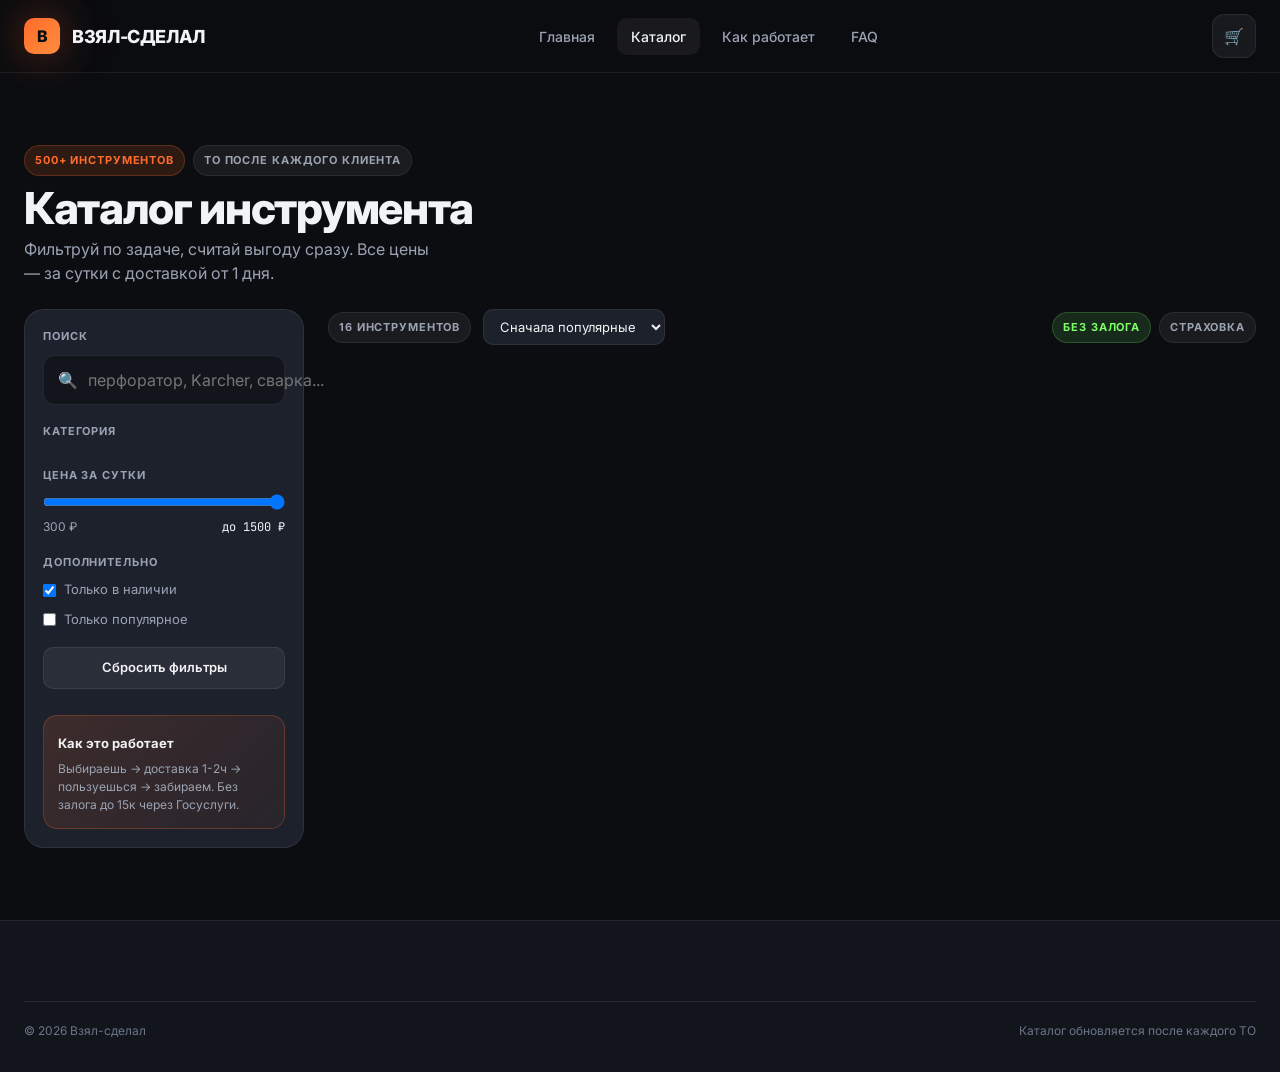
==== catalog.html @ 2c8e2147 "feat: Взял-сделал — dark tech landing + catalog + tool + order - index: hero 'за 2 часа без залога'," ====
<!doctype html>
<html lang="ru">
<head>
<meta charset="utf-8">
<meta name="viewport" content="width=device-width,initial-scale=1">
<title>Каталог — Взял-сделал</title>
<link rel="stylesheet" href="css/style.css">
</head>
<body>
<header class="header">
  <div class="container header__inner">
    <a href="index.html" class="logo"><span class="logo__mark">В</span> ВЗЯЛ-СДЕЛАЛ</a>
    <nav class="nav">
      <a href="index.html">Главная</a>
      <a href="catalog.html" class="active">Каталог</a>
      <a href="index.html#how">Как работает</a>
      <a href="index.html#faq">FAQ</a>
    </nav>
    <div class="header__actions">
      <a href="order.html" class="cart-btn">🛒<span data-cart-count style="display:none">0</span></a>
      <button class="burger"><span></span></button>
    </div>
  </div>
</header>
<div class="mobile-menu">
  <a href="index.html">Главная</a>
  <a href="catalog.html">Каталог</a>
  <a href="order.html">Корзина</a>
</div>

<section class="section" style="padding-bottom:24px">
  <div class="container">
    <div class="section__head" style="margin-bottom:24px">
      <div>
        <div style="display:flex;gap:8px;margin-bottom:12px"><span class="badge badge--accent">500+ инструментов</span><span class="badge">ТО после каждого клиента</span></div>
        <h2>Каталог инструмента</h2>
        <p style="margin-top:8px">Фильтруй по задаче, считай выгоду сразу. Все цены — за сутки с доставкой от 1 дня.</p>
      </div>
    </div>

    <div class="catalog-layout">
      <aside class="filters">
        <div class="filter__group">
          <div class="filter__label">Поиск</div>
          <label class="search">🔍 <input id="q" placeholder="перфоратор, Karcher, сварка..."></label>
        </div>
        <div class="filter__group">
          <div class="filter__label">Категория</div>
          <div class="chips" id="cat-chips"></div>
        </div>
        <div class="filter__group">
          <div class="filter__label">Цена за сутки</div>
          <div class="range">
            <input type="range" id="price-range" min="300" max="1500" value="1500" step="50">
            <div style="display:flex;justify-content:space-between;font-size:12px;color:#9BA3B3"><span>300 ₽</span><span id="price-val" class="mono" style="color:#F2F3F5">до 1500 ₽</span></div>
          </div>
        </div>
        <div class="filter__group">
          <div class="filter__label">Дополнительно</div>
          <label style="display:flex;gap:8px;align-items:center;font-size:13px;color:#9BA3B3"><input type="checkbox" id="only-stock" checked> Только в наличии</label>
          <label style="display:flex;gap:8px;align-items:center;font-size:13px;color:#9BA3B3"><input type="checkbox" id="only-popular"> Только популярное</label>
        </div>
        <button class="btn btn--ghost btn--sm" id="reset">Сбросить фильтры</button>

        <div style="margin-top:8px;padding:14px;border-radius:14px;background:linear-gradient(135deg,rgba(255,107,43,.15),rgba(255,107,43,.05));border:1px solid rgba(255,107,43,.25)">
          <b style="font-size:13px">Как это работает</b>
          <p style="font-size:12px;color:#9BA3B3;margin-top:6px;line-height:1.5">Выбираешь → доставка 1-2ч → пользуешься → забираем. Без залога до 15к через Госуслуги.</p>
        </div>
      </aside>

      <div>
        <div class="toolbar">
          <div class="toolbar__left">
            <span id="count" class="badge">16 инструментов</span>
            <select id="sort" style="padding:8px 12px;border-radius:10px;background:var(--card);border:1px solid var(--border);color:var(--text);font-size:13px">
              <option value="popular">Сначала популярные</option>
              <option value="price-asc">Дешевле</option>
              <option value="price-desc">Дороже</option>
              <option value="economy">Больше экономия</option>
            </select>
          </div>
          <div style="display:flex;gap:8px;align-items:center"><span class="badge badge--green">Без залога</span><span class="badge">Страховка</span></div>
        </div>
        <div class="tools" id="grid"></div>
        <div id="empty" class="empty" style="display:none"><b>Ничего не нашли</b><p>Попробуй поменять фильтры или сбросить поиск</p></div>
      </div>
    </div>
  </div>
</section>

<footer class="footer">
  <div class="container">
    <div class="footer__bottom"><span>© 2026 Взял-сделал</span><span>Каталог обновляется после каждого ТО</span></div>
  </div>
</footer>

<script src="js/data.js"></script>
<script src="js/common.js"></script>
<script>
const $ = s=>document.querySelector(s);
const grid=$('#grid'), q=$('#q'), catChips=$('#cat-chips'), priceRange=$('#price-range'), priceVal=$('#price-val'), onlyStock=$('#only-stock'), onlyPopular=$('#only-popular'), sortSel=$('#sort'), countEl=$('#count'), emptyEl=$('#empty');

let activeCat='Все';
function renderCatChips(){
  catChips.innerHTML = CATS.map(c=>`<button class="chip ${c===activeCat?'active':''}" data-cat="${c}">${c}</button>`).join('');
  catChips.querySelectorAll('.chip').forEach(b=>b.addEventListener('click',()=>{
    activeCat=b.dataset.cat;
    renderCatChips();
    render();
  }));
}
renderCatChips();

function getFiltered(){
  let list=[...TOOLS];
  const term=q.value.trim().toLowerCase();
  if(term) list=list.filter(t=>(t.name+' '+t.cat+' '+t.brand+' '+t.desc).toLowerCase().includes(term));
  if(activeCat!=='Все') list=list.filter(t=>t.cat===activeCat);
  list=list.filter(t=>t.priceDay <= +priceRange.value);
  if(onlyStock.checked) list=list.filter(t=>t.stock);
  if(onlyPopular.checked) list=list.filter(t=>t.popular);
  const sort=sortSel.value;
  if(sort==='price-asc') list.sort((a,b)=>a.priceDay-b.priceDay);
  if(sort==='price-desc') list.sort((a,b)=>b.priceDay-a.priceDay);
  if(sort==='economy') list.sort((a,b)=>(b.buyPrice-b.priceDay)-(a.buyPrice-a.priceDay));
  if(sort==='popular') list.sort((a,b)=> (b.popular?1:0)-(a.popular?1:0));
  return list;
}

function render(){
  const list=getFiltered();
  countEl.textContent=`${list.length} инструментов`;
  priceVal.textContent=`до ${priceRange.value} ₽`;
  if(!list.length){ grid.innerHTML=''; emptyEl.style.display='block'; return; }
  emptyEl.style.display='none';
  grid.innerHTML=list.map(t=>`
    <div class="tool-card">
      <a href="tool.html?id=${t.id}" class="tool-card__img"><b>${t.icon}</b><div class="tool-card__badges"><span class="badge badge--green">Без залога</span>${t.popular?'<span class="badge badge--accent">Хит</span>':''}${t.stock?'':'<span class="badge">Под заказ</span>'}</div></a>
      <div class="tool-card__body">
        <div class="tool-card__meta"><span>${t.cat}</span><dot></dot><span>${t.brand}</span><dot></dot><span class="mono">${t.priceDay} ₽/сут</span></div>
        <a href="tool.html?id=${t.id}" class="tool-card__title">${t.name}</a>
        <div style="font-size:12px;color:#9BA3B3;line-height:1.4">${t.desc.slice(0,72)}…</div>
        <div class="tool-card__foot">
          <div class="price"><b class="mono">${t.priceDay.toLocaleString('ru-RU')} ₽</b><small>экономия ${(t.buyPrice-t.priceDay).toLocaleString('ru-RU')} ₽ vs покупка</small></div>
          <button class="btn btn--primary btn--sm" onclick="addToCart('${t.id}',1)">В корзину</button>
        </div>
      </div>
    </div>
  `).join('');
}

[q,priceRange,onlyStock,onlyPopular,sortSel].forEach(el=>el.addEventListener('input',render));
$('#reset').addEventListener('click',()=>{
  q.value=''; activeCat='Все'; priceRange.value=1500; onlyStock.checked=true; onlyPopular.checked=false; sortSel.value='popular';
  renderCatChips(); render();
});
render();
</script>
</body>
</html>
---- css/style.css ----
/* ВЗЯЛ-СДЕЛАЛ — Dark Tech UI */
@import url('https://fonts.googleapis.com/css2?family=Inter:wght@400;500;600;700;800&family=JetBrains+Mono:wght@500&display=swap');

:root{
  --bg:#0B0D10;
  --bg2:#12151B;
  --bg3:#181C24;
  --card:#1C212C;
  --card2:#232A38;
  --card-hover:#2A3243;
  --border:rgba(255,255,255,.08);
  --border2:rgba(255,255,255,.14);
  --text:#F2F3F5;
  --dim:#9BA3B3;
  --dim2:#6B7588;
  --accent:#FF6B2B;
  --accent2:#FF8E3C;
  --accent-glow:0 0 40px rgba(255,107,43,.35), 0 0 80px rgba(255,107,43,.15);
  --green:#7DFF68;
  --green-bg:rgba(125,255,104,.12);
  --radius:20px;
  --radius-sm:12px;
  --radius-lg:28px;
  --shadow:0 20px 60px rgba(0,0,0,.5);
  --max:1280px;
}

*{margin:0;padding:0;box-sizing:border-box}
html{scroll-behavior:smooth}
body{
  font-family:'Inter',system-ui,-apple-system,sans-serif;
  background:var(--bg);
  color:var(--text);
  line-height:1.5;
  overflow-x:hidden;
  -webkit-font-smoothing:antialiased;
}
a{color:inherit;text-decoration:none}
img{display:block;max-width:100%}
button,input,select,textarea{font:inherit}
button{cursor:pointer;border:0;background:none}

/* Scrollbar */
::-webkit-scrollbar{width:8px;height:8px}
::-webkit-scrollbar-thumb{background:#2A3243;border-radius:99px}
::-webkit-scrollbar-track{background:transparent}

/* Utilities */
.container{max-width:var(--max);margin:0 auto;padding:0 24px}
@media(max-width:640px){.container{padding:0 16px}}
.mono{font-family:'JetBrains Mono',monospace}
.badge{
  display:inline-flex;align-items:center;gap:6px;
  font-size:11px;letter-spacing:.08em;text-transform:uppercase;font-weight:700;
  padding:6px 10px;border-radius:99px;
  background:rgba(255,255,255,.06);border:1px solid var(--border);
  color:var(--dim);
}
.badge--accent{background:rgba(255,107,43,.14);border-color:rgba(255,107,43,.25);color:var(--accent)}
.badge--green{background:var(--green-bg);border-color:rgba(125,255,104,.2);color:var(--green)}
.btn{
  display:inline-flex;align-items:center;justify-content:center;gap:10px;
  padding:14px 22px;border-radius:14px;font-weight:600;font-size:15px;
  transition:.2s;white-space:nowrap;
}
.btn--primary{
  background:linear-gradient(135deg,var(--accent),var(--accent2));
  color:#0B0D10;box-shadow:var(--accent-glow);
}
.btn--primary:hover{transform:translateY(-1px);filter:brightness(1.08)}
.btn--ghost{
  background:rgba(255,255,255,.06);border:1px solid var(--border);
  color:var(--text);
}
.btn--ghost:hover{background:rgba(255,255,255,.1);border-color:var(--border2)}
.btn--lg{padding:18px 28px;font-size:16px;border-radius:16px}
.btn--sm{padding:10px 16px;font-size:13px;border-radius:10px}

/* Header */
.header{
  position:sticky;top:0;z-index:100;
  backdrop-filter:blur(24px) saturate(180%);
  background:rgba(11,13,16,.75);
  border-bottom:1px solid var(--border);
}
.header__inner{
  display:flex;align-items:center;justify-content:space-between;
  height:72px;gap:20px;
}
.logo{
  display:flex;align-items:center;gap:12px;font-weight:800;font-size:18px;letter-spacing:-.02em;
}
.logo__mark{
  width:36px;height:36px;border-radius:10px;
  background:linear-gradient(135deg,var(--accent),var(--accent2));
  display:grid;place-items:center;color:#0B0D10;font-weight:800;font-size:16px;
  box-shadow:var(--accent-glow);
}
.nav{display:flex;align-items:center;gap:8px}
.nav a{
  padding:8px 14px;border-radius:10px;font-size:14px;font-weight:500;color:var(--dim);
  transition:.2s;
}
.nav a:hover,.nav a.active{background:rgba(255,255,255,.06);color:var(--text)}
.header__actions{display:flex;align-items:center;gap:10px}
.cart-btn{
  position:relative;width:44px;height:44px;border-radius:12px;
  background:rgba(255,255,255,.06);border:1px solid var(--border);
  display:grid;place-items:center;
}
.cart-btn span{
  position:absolute;top:-4px;right:-4px;min-width:18px;height:18px;
  padding:0 5px;border-radius:99px;background:var(--accent);color:#0B0D10;
  font-size:11px;font-weight:800;display:grid;place-items:center;
}
.burger{display:none;width:44px;height:44px;border-radius:12px;background:rgba(255,255,255,.06);border:1px solid var(--border);place-items:center}
.burger span{width:18px;height:2px;background:var(--text);display:block;position:relative}
.burger span:before,.burger span:after{content:"";position:absolute;left:0;width:18px;height:2px;background:var(--text);transition:.2s}
.burger span:before{top:-6px}.burger span:after{top:6px}
@media(max-width:900px){
  .nav{display:none}
  .burger{display:grid}
  .header__actions .btn--ghost{display:none}
}

/* Mobile menu */
.mobile-menu{
  position:fixed;inset:72px 0 0 0;z-index:99;background:var(--bg);
  padding:24px;display:none;flex-direction:column;gap:8px;
}
.mobile-menu.open{display:flex}
.mobile-menu a{padding:16px;border-radius:14px;background:var(--card);border:1px solid var(--border);font-weight:600}

/* Hero */
.hero{
  position:relative;overflow:hidden;
  padding:56px 0 32px;
}
.hero__grid{
  display:grid;grid-template-columns:1.15fr .85fr;gap:32px;align-items:center;
}
@media(max-width:900px){.hero__grid{grid-template-columns:1fr}}
.hero__eyebrow{display:flex;gap:8px;align-items:center;margin-bottom:20px;flex-wrap:wrap}
.hero h1{
  font-size:clamp(36px,6vw,72px);line-height:.92;letter-spacing:-.04em;font-weight:800;
}
.hero h1 span{
  background:linear-gradient(135deg,var(--accent),var(--accent2));
  -webkit-background-clip:text;-webkit-text-fill-color:transparent;
}
.hero__sub{
  margin-top:18px;font-size:clamp(16px,2vw,19px);color:var(--dim);max-width:560px;line-height:1.6;
}
.hero__cta{margin-top:28px;display:flex;gap:12px;flex-wrap:wrap}
.hero__stats{
  margin-top:36px;display:grid;grid-template-columns:repeat(3,1fr);gap:16px;
  padding-top:28px;border-top:1px solid var(--border);
}
.hero__stat b{font-size:28px;font-weight:800;letter-spacing:-.02em;display:block}
.hero__stat i{font-style:normal;color:var(--dim);font-size:13px}

.hero__visual{
  position:relative;aspect-ratio:4/3.4;border-radius:var(--radius-lg);
  background:radial-gradient(120% 120% at 30% 20%, rgba(255,107,43,.25), transparent 50%),
             radial-gradient(100% 100% at 80% 80%, rgba(125,255,104,.12), transparent 60%),
             linear-gradient(180deg,var(--card),var(--bg2));
  border:1px solid var(--border);overflow:hidden;
  display:grid;place-items:center;
}
.hero__phone{
  width:68%;aspect-ratio:9/19.5;background:#0B0D10;border-radius:32px;
  border:1px solid rgba(255,255,255,.12);box-shadow:var(--shadow), var(--accent-glow);
  padding:14px;display:flex;flex-direction:column;gap:12px;
  transform:rotate(-6deg);
}
.phone__notch{width:88px;height:22px;background:#000;border-radius:0 0 12px 12px;margin:0 auto}
.phone__card{border-radius:16px;background:var(--card);border:1px solid var(--border);padding:12px}
.phone__card .line{height:8px;background:rgba(255,255,255,.08);border-radius:99px;margin:8px 0}
.phone__card .line.w60{width:60%}.line.w40{width:40%}.line.w80{width:80%}
.phone__btn{height:40px;border-radius:12px;background:linear-gradient(135deg,var(--accent),var(--accent2))}

/* Sections */
.section{padding:72px 0}
.section--alt{background:var(--bg2);border-top:1px solid var(--border);border-bottom:1px solid var(--border)}
.section__head{display:flex;align-items:end;justify-content:space-between;gap:24px;margin-bottom:36px;flex-wrap:wrap}
.section__head h2{font-size:clamp(28px,4vw,44px);line-height:.95;letter-spacing:-.03em;font-weight:800}
.section__head p{color:var(--dim);max-width:420px;font-size:16px}

/* Steps */
.steps{display:grid;grid-template-columns:repeat(3,1fr);gap:16px}
@media(max-width:800px){.steps{grid-template-columns:1fr}}
.step{
  background:var(--card);border:1px solid var(--border);border-radius:var(--radius);
  padding:24px;position:relative;overflow:hidden;
}
.step__num{
  font-family:'JetBrains Mono',monospace;font-size:12px;color:var(--accent);
  background:rgba(255,107,43,.12);border:1px solid rgba(255,107,43,.2);
  padding:4px 8px;border-radius:99px;
}
.step h3{margin-top:18px;font-size:20px;letter-spacing:-.02em}
.step p{margin-top:8px;color:var(--dim);font-size:14px;line-height:1.6}
.step__icon{
  width:48px;height:48px;border-radius:14px;background:rgba(255,255,255,.06);
  display:grid;place-items:center;margin-top:18px;font-size:22px;
}

/* Features */
.features{display:grid;grid-template-columns:repeat(3,1fr);gap:16px}
@media(max-width:900px){.features{grid-template-columns:repeat(2,1fr)}}
@media(max-width:600px){.features{grid-template-columns:1fr}}
.feat{
  background:linear-gradient(180deg,rgba(255,255,255,.04),rgba(255,255,255,.01));
  border:1px solid var(--border);border-radius:var(--radius);padding:22px;
  transition:.2s;
}
.feat:hover{border-color:var(--border2);background:var(--card)}
.feat__top{display:flex;justify-content:space-between;align-items:center}
.feat__ic{width:40px;height:40px;border-radius:12px;background:var(--card2);border:1px solid var(--border);display:grid;place-items:center}
.feat h4{margin-top:16px;font-size:16px}
.feat p{margin-top:6px;color:var(--dim);font-size:13.5px;line-height:1.6}

/* Tool cards */
.tools{display:grid;grid-template-columns:repeat(3,1fr);gap:16px}
@media(max-width:1000px){.tools{grid-template-columns:repeat(2,1fr)}}
@media(max-width:600px){.tools{grid-template-columns:1fr}}
.tool-card{
  background:var(--card);border:1px solid var(--border);border-radius:var(--radius);
  overflow:hidden;transition:.25s;display:flex;flex-direction:column;
}
.tool-card:hover{transform:translateY(-3px);border-color:var(--border2);box-shadow:var(--shadow)}
.tool-card__img{
  aspect-ratio:4/2.8;background:radial-gradient(80% 80% at 50% 30%, rgba(255,107,43,.18), transparent 70%), var(--bg3);
  display:grid;place-items:center;position:relative;overflow:hidden;
}
.tool-card__img b{font-size:42px;filter:drop-shadow(0 10px 30px rgba(0,0,0,.5))}
.tool-card__badges{position:absolute;top:12px;left:12px;display:flex;gap:6px;flex-wrap:wrap}
.tool-card__body{padding:16px;display:flex;flex-direction:column;gap:12px;flex:1}
.tool-card__meta{display:flex;gap:6px;align-items:center;color:var(--dim);font-size:12px}
.tool-card__meta dot{width:3px;height:3px;background:var(--dim2);border-radius:50%}
.tool-card__title{font-size:16px;font-weight:650;line-height:1.25;letter-spacing:-.01em}
.tool-card__foot{margin-top:auto;display:flex;align-items:center;justify-content:space-between;gap:12px;padding-top:12px;border-top:1px solid var(--border)}
.price{display:flex;flex-direction:column}
.price b{font-size:18px;letter-spacing:-.02em}
.price s{font-size:12px;color:var(--dim2)}
.price small{font-size:11px;color:var(--dim)}

/* Compare */
.compare{
  display:grid;grid-template-columns:1fr 1fr;gap:16px;align-items:stretch;
}
@media(max-width:800px){.compare{grid-template-columns:1fr}}
.compare__card{
  border-radius:var(--radius);padding:24px;border:1px solid var(--border);
  background:var(--card);
}
.compare__card--accent{
  background:linear-gradient(135deg, rgba(255,107,43,.18), rgba(255,107,43,.06));
  border-color:rgba(255,107,43,.3);
}
.compare__card h4{font-size:18px}
.compare__list{margin-top:16px;display:flex;flex-direction:column;gap:10px}
.compare__row{display:flex;justify-content:space-between;gap:12px;padding:10px 12px;border-radius:12px;background:rgba(255,255,255,.04);border:1px solid var(--border)}
.compare__row b.mono{color:var(--text)}
.compare__save{
  margin-top:16px;padding:14px;border-radius:14px;background:var(--green-bg);
  border:1px solid rgba(125,255,104,.2);display:flex;justify-content:space-between;align-items:center;
}
.compare__save b{color:var(--green)}

/* Testimonials */
.testis{display:grid;grid-template-columns:repeat(3,1fr);gap:16px}
@media(max-width:900px){.testis{grid-template-columns:1fr}}
.testi{background:var(--card);border:1px solid var(--border);border-radius:var(--radius);padding:20px}
.testi__head{display:flex;gap:12px;align-items:center}
.testi__ava{width:40px;height:40px;border-radius:50%;background:var(--card2);display:grid;place-items:center;font-weight:700}
.testi__name{font-weight:600;font-size:14px}.testi__role{font-size:12px;color:var(--dim)}
.testi p{margin-top:14px;color:var(--dim);font-size:14px;line-height:1.6}

/* FAQ */
.faq{max-width:800px}
.faq__item{border-bottom:1px solid var(--border)}
.faq__q{
  width:100%;text-align:left;padding:20px 0;display:flex;justify-content:space-between;gap:16px;
  font-weight:600;font-size:16px;
}
.faq__q:after{content:"+";font-size:20px;color:var(--dim);transition:.2s}
.faq__item.open .faq__q:after{transform:rotate(45deg);color:var(--accent)}
.faq__a{max-height:0;overflow:hidden;transition:.3s;color:var(--dim);font-size:14px;line-height:1.6}
.faq__item.open .faq__a{max-height:300px;padding-bottom:20px}

/* Catalog page */
.catalog-layout{display:grid;grid-template-columns:280px 1fr;gap:24px;align-items:start}
@media(max-width:900px){.catalog-layout{grid-template-columns:1fr}}
.filters{
  position:sticky;top:88px;background:var(--card);border:1px solid var(--border);
  border-radius:var(--radius);padding:18px;display:flex;flex-direction:column;gap:18px;
}
.filter__label{font-size:11px;letter-spacing:.08em;text-transform:uppercase;color:var(--dim);font-weight:700}
.filter__group{display:flex;flex-direction:column;gap:10px}
.chips{display:flex;flex-wrap:wrap;gap:8px}
.chip{
  padding:8px 12px;border-radius:99px;background:rgba(255,255,255,.06);border:1px solid var(--border);
  font-size:13px;color:var(--dim);transition:.2s;
}
.chip.active{background:var(--text);color:var(--bg);border-color:var(--text)}
.search{
  display:flex;align-items:center;gap:10px;padding:12px 14px;border-radius:12px;
  background:var(--bg2);border:1px solid var(--border);
}
.search input{flex:1;background:transparent;border:0;outline:0;color:var(--text)}
.range{display:flex;flex-direction:column;gap:8px}
.range input{width:100%}
.toolbar{display:flex;gap:12px;align-items:center;justify-content:space-between;flex-wrap:wrap;margin-bottom:18px}
.toolbar__left{display:flex;gap:12px;align-items:center;flex-wrap:wrap}

/* Tool page */
.tool-layout{display:grid;grid-template-columns:1.1fr .9fr;gap:32px}
@media(max-width:900px){.tool-layout{grid-template-columns:1fr}}
.tool-gallery{
  background:var(--card);border:1px solid var(--border);border-radius:var(--radius-lg);
  padding:24px;aspect-ratio:4/3;display:grid;place-items:center;position:relative;overflow:hidden;
}
.tool-gallery b{font-size:96px}
.tool-info{display:flex;flex-direction:column;gap:20px}
.tool-info h1{font-size:clamp(28px,4vw,40px);line-height:.95;letter-spacing:-.03em}
.specs{display:grid;grid-template-columns:repeat(2,1fr);gap:10px}
.spec{padding:12px;border-radius:12px;background:rgba(255,255,255,.04);border:1px solid var(--border)}
.spec small{color:var(--dim);font-size:11px;text-transform:uppercase;letter-spacing:.06em}
.spec b{display:block;margin-top:4px;font-size:14px}
.tariffs{display:flex;flex-direction:column;gap:10px}
.tariff{
  display:flex;align-items:center;justify-content:space-between;gap:12px;
  padding:14px 16px;border-radius:14px;background:var(--card);border:1px solid var(--border);transition:.2s;cursor:pointer;
}
.tariff.active{border-color:var(--accent);background:rgba(255,107,43,.1)}
.tariff__price{font-weight:800;font-size:18px}
.calc{
  background:var(--card);border:1px solid var(--border);border-radius:var(--radius);padding:18px;
}
.calc__row{display:flex;justify-content:space-between;align-items:center;margin:8px 0;font-size:14px}
.calc__row.total{font-weight:800;font-size:18px;padding-top:12px;border-top:1px solid var(--border);margin-top:12px}
.calc input[type=range]{width:100%;margin:12px 0}

/* Order */
.order-layout{display:grid;grid-template-columns:1.1fr .9fr;gap:24px}
@media(max-width:900px){.order-layout{grid-template-columns:1fr}}
.form-card{background:var(--card);border:1px solid var(--border);border-radius:var(--radius);padding:20px}
.form-card h3{font-size:18px;margin-bottom:16px}
.field{display:flex;flex-direction:column;gap:6px;margin-bottom:14px}
.field label{font-size:12px;color:var(--dim);letter-spacing:.04em;text-transform:uppercase;font-weight:600}
.field input,.field select,.field textarea{
  padding:12px 14px;border-radius:12px;background:var(--bg2);border:1px solid var(--border);
  color:var(--text);outline:0;transition:.2s;
}
.field input:focus,.field select:focus,.field textarea:focus{border-color:var(--accent)}
.field--error input{border-color:#FF4D4D}
.field__err{font-size:12px;color:#FF7A7A;display:none}
.field--error .field__err{display:block}
.order-items{display:flex;flex-direction:column;gap:12px}
.order-item{display:flex;gap:12px;align-items:center;padding:12px;border-radius:12px;background:rgba(255,255,255,.04);border:1px solid var(--border)}
.order-item__img{width:56px;height:56px;border-radius:10px;background:var(--bg3);display:grid;place-items:center;font-size:24px}
.summary{position:sticky;top:88px}
.summary__row{display:flex;justify-content:space-between;gap:12px;margin:10px 0;font-size:14px;color:var(--dim)}
.summary__row b{color:var(--text)}
.summary__total{display:flex;justify-content:space-between;align-items:center;padding-top:14px;margin-top:14px;border-top:1px solid var(--border);font-weight:800;font-size:20px}

/* Modal */
.modal{position:fixed;inset:0;z-index:200;display:none;place-items:center;padding:20px;background:rgba(0,0,0,.6);backdrop-filter:blur(12px)}
.modal.open{display:grid}
.modal__box{
  width:min(520px,100%);background:var(--card);border:1px solid var(--border2);
  border-radius:var(--radius-lg);padding:28px;box-shadow:var(--shadow);text-align:center;
}
.modal__icon{width:64px;height:64px;border-radius:50%;background:var(--green-bg);border:1px solid rgba(125,255,104,.25);display:grid;place-items:center;margin:0 auto 16px;font-size:28px;color:var(--green)}

/* Footer */
.footer{padding:48px 0 32px;border-top:1px solid var(--border);background:var(--bg2);margin-top:48px}
.footer__grid{display:grid;grid-template-columns:1.5fr 1fr 1fr 1fr;gap:24px}
@media(max-width:800px){.footer__grid{grid-template-columns:1fr 1fr}}
@media(max-width:500px){.footer__grid{grid-template-columns:1fr}}
.footer h5{font-size:12px;letter-spacing:.08em;text-transform:uppercase;color:var(--dim);margin-bottom:14px}
.footer a{display:block;padding:6px 0;color:var(--dim);font-size:14px}
.footer a:hover{color:var(--text)}
.footer__bottom{margin-top:32px;padding-top:20px;border-top:1px solid var(--border);display:flex;justify-content:space-between;gap:12px;flex-wrap:wrap;color:var(--dim2);font-size:12px}

/* Empty */
.empty{padding:60px 20px;text-align:center;border:1px dashed var(--border);border-radius:var(--radius);background:rgba(255,255,255,.02)}
.empty b{display:block;font-size:18px;margin-bottom:8px}
.empty p{color:var(--dim)}
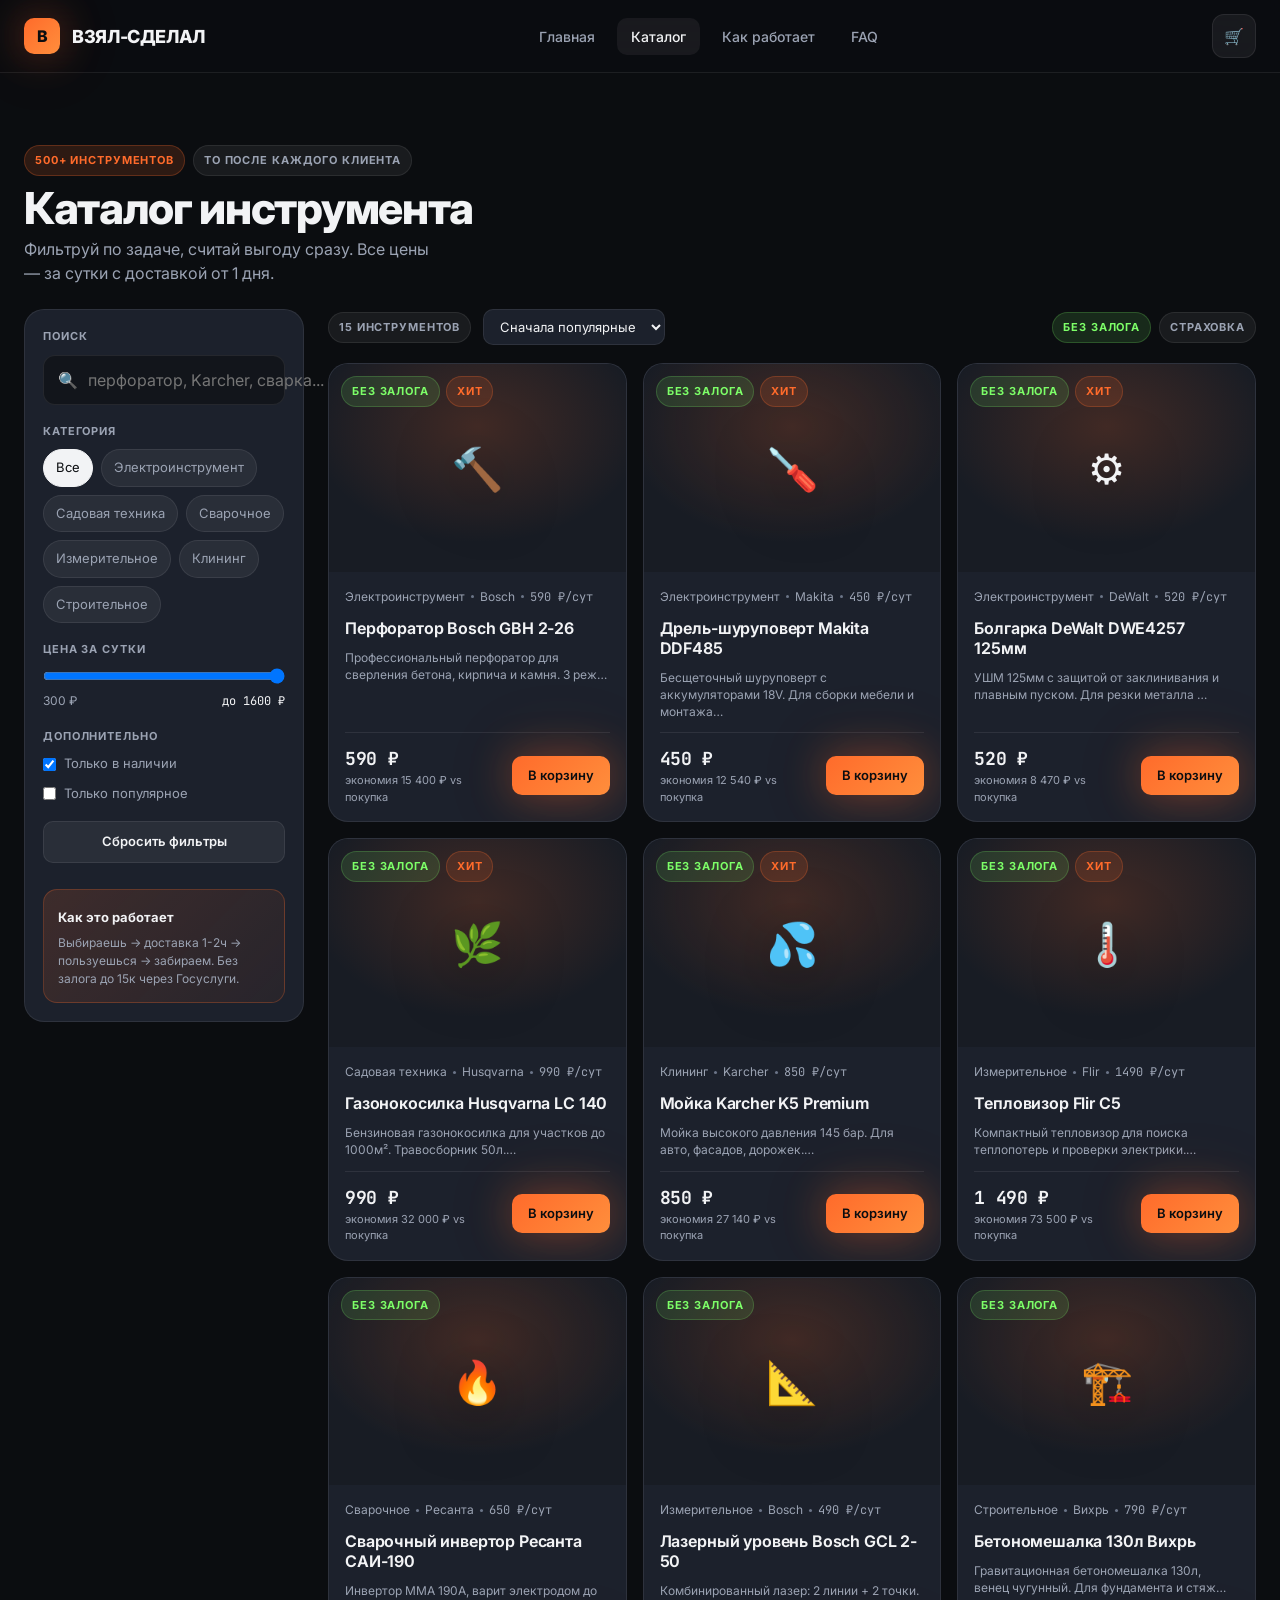
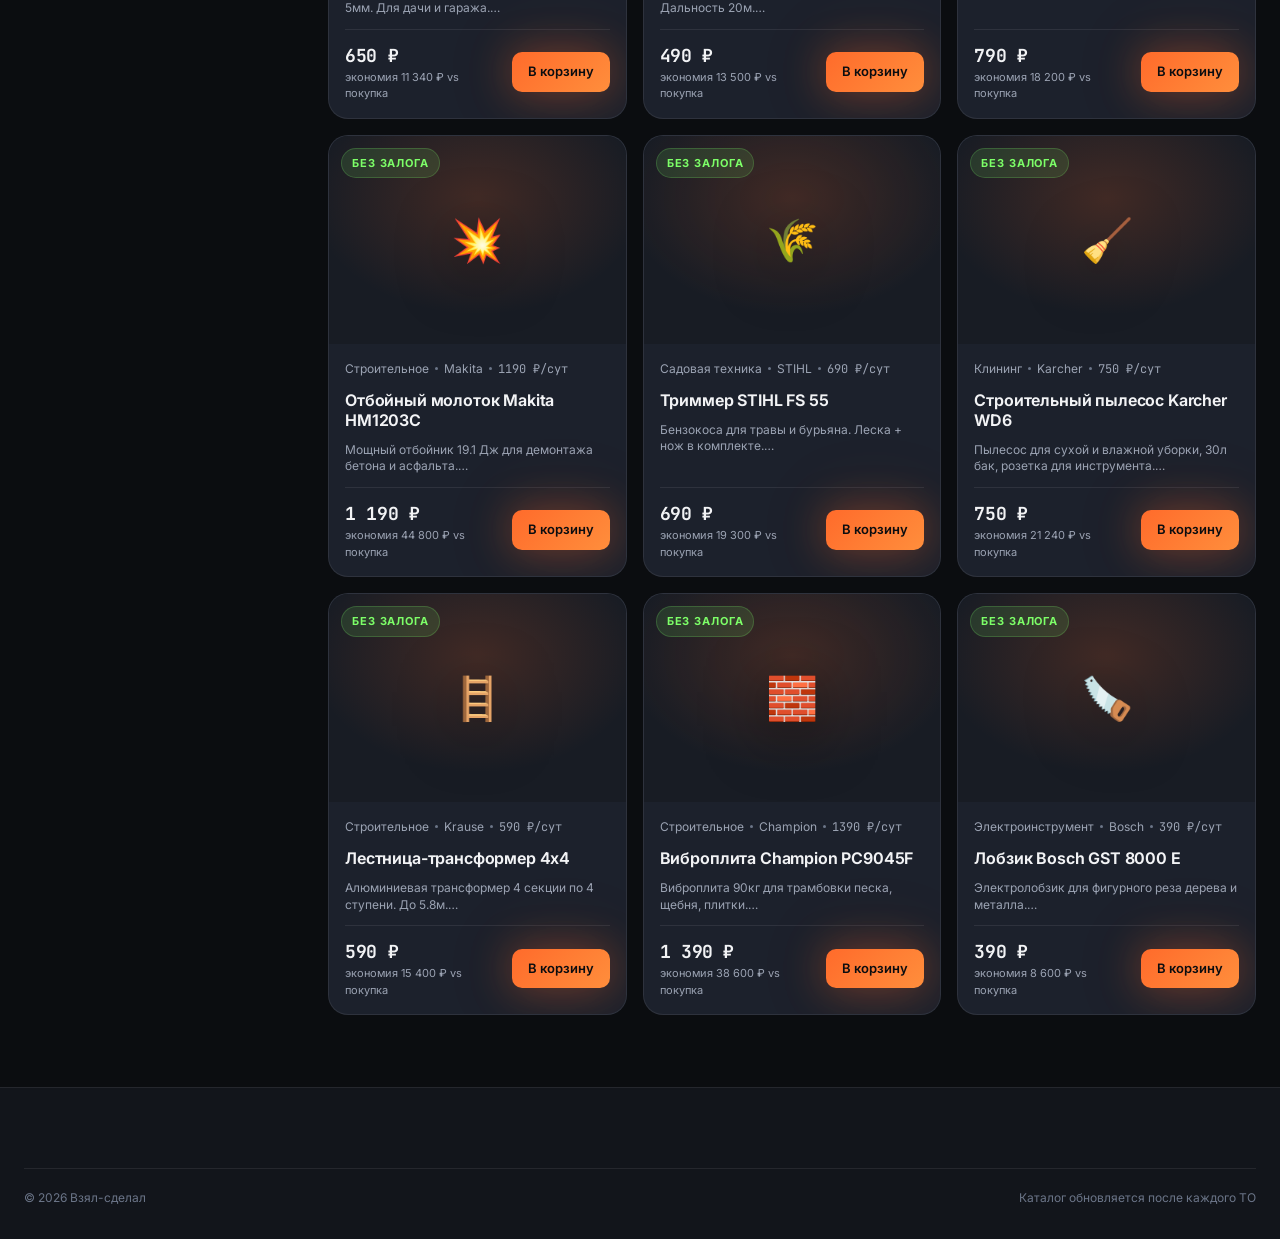
==== commit 737efdb7: "fix: исправлен синтаксис data.js (Wi-Fi ключ) — каталог теперь рендерится - Ключ Wi-Fi был без кавыч" ====
--- a/catalog.html
+++ b/catalog.html
@@ -51,8 +51,8 @@
         <div class="filter__group">
           <div class="filter__label">Цена за сутки</div>
           <div class="range">
-            <input type="range" id="price-range" min="300" max="1500" value="1500" step="50">
-            <div style="display:flex;justify-content:space-between;font-size:12px;color:#9BA3B3"><span>300 ₽</span><span id="price-val" class="mono" style="color:#F2F3F5">до 1500 ₽</span></div>
+            <input type="range" id="price-range" min="300" max="1600" value="1600" step="50">
+            <div style="display:flex;justify-content:space-between;font-size:12px;color:#9BA3B3"><span>300 ₽</span><span id="price-val" class="mono" style="color:#F2F3F5">до 1600 ₽</span></div>
           </div>
         </div>
         <div class="filter__group">
@@ -151,10 +151,16 @@
 
 [q,priceRange,onlyStock,onlyPopular,sortSel].forEach(el=>el.addEventListener('input',render));
 $('#reset').addEventListener('click',()=>{
-  q.value=''; activeCat='Все'; priceRange.value=1500; onlyStock.checked=true; onlyPopular.checked=false; sortSel.value='popular';
+  q.value=''; activeCat='Все'; priceRange.value=1600; onlyStock.checked=true; onlyPopular.checked=false; sortSel.value='popular';
   renderCatChips(); render();
 });
-render();
+try{
+  if(typeof TOOLS==='undefined') throw new Error('TOOLS not loaded');
+  render();
+}catch(e){
+  console.error(e);
+  grid.innerHTML=`<div class="empty"><b>Ошибка загрузки каталога</b><p>${e.message}. Обновите страницу.</p></div>`;
+}
 </script>
 </body>
 </html>
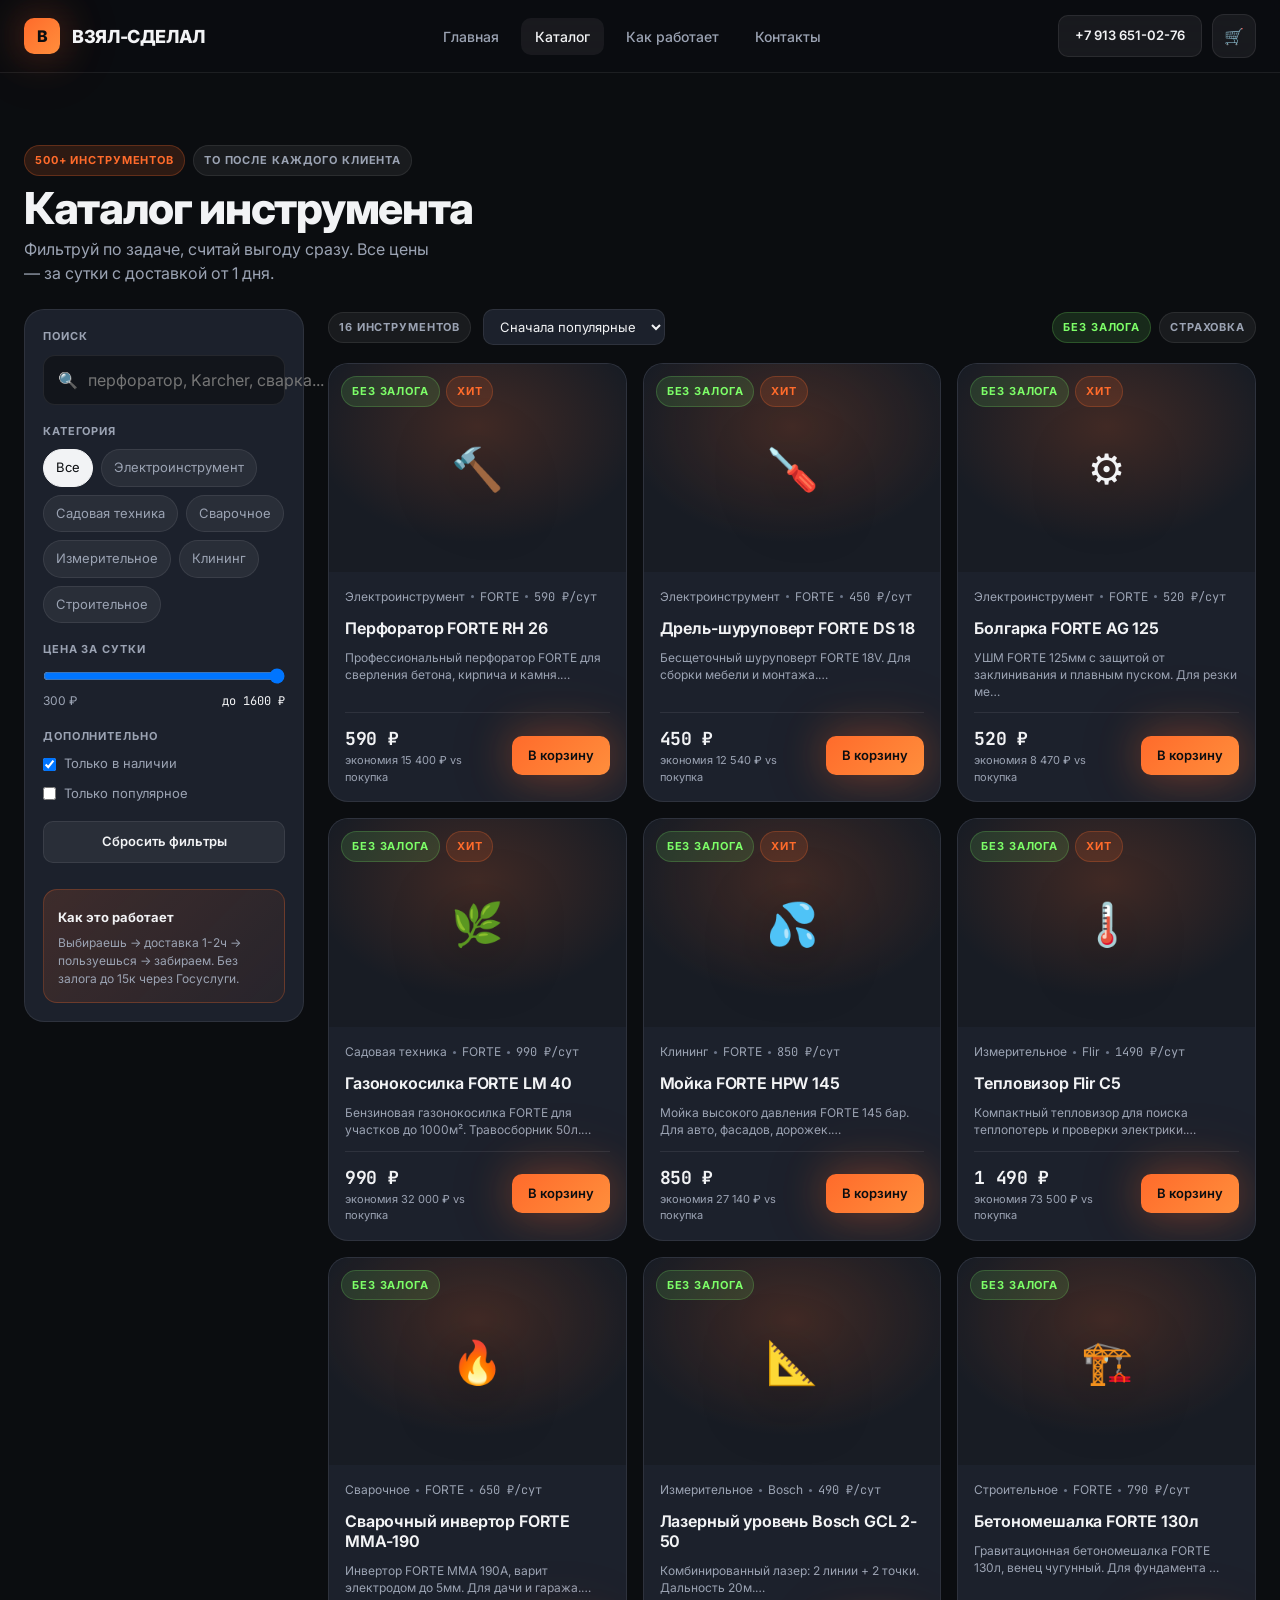
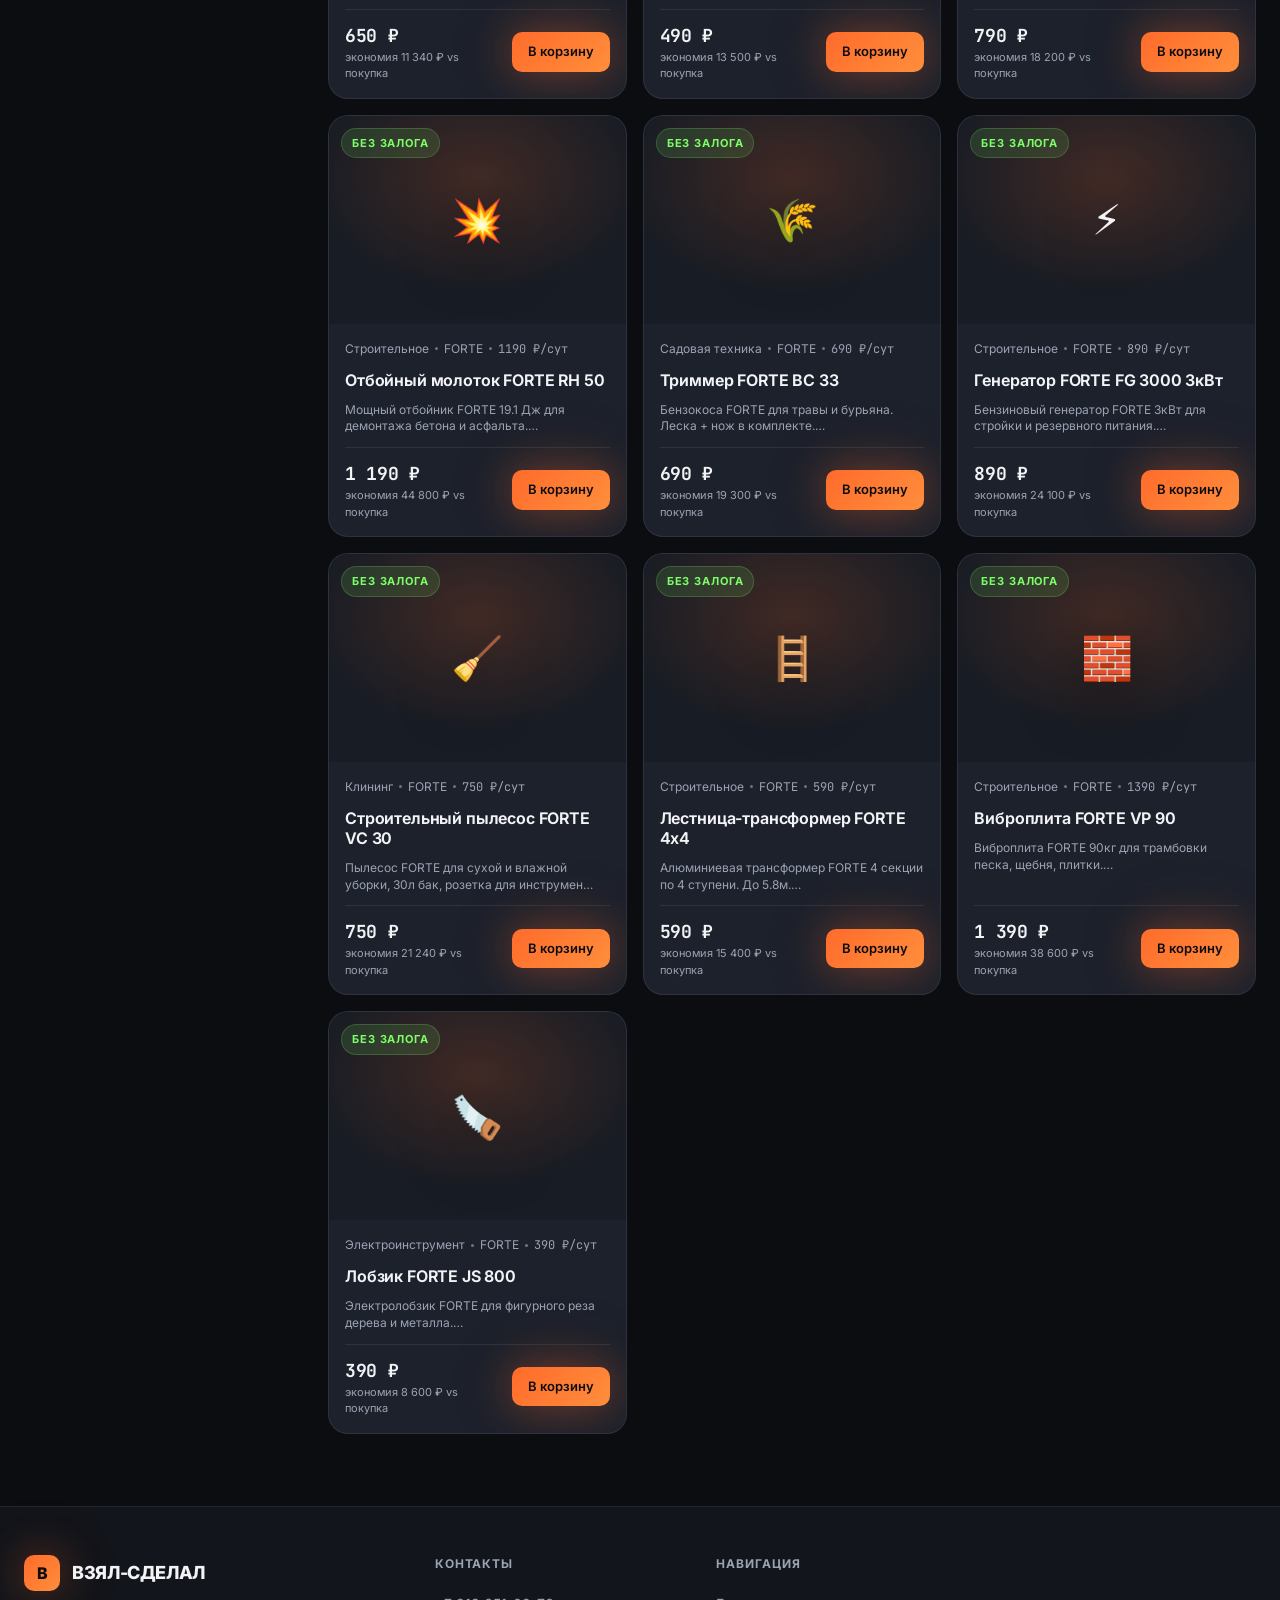
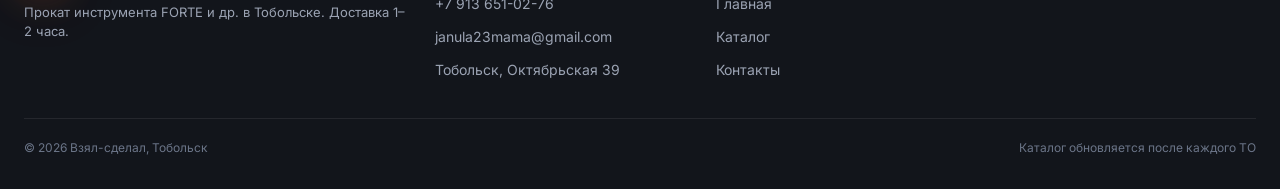
==== commit 5356db44: "feat: добавлены контакты Тобольск + FORTE как основной бренд - Телефон +79136510276, email janula23m" ====
--- a/catalog.html
+++ b/catalog.html
@@ -14,9 +14,10 @@
       <a href="index.html">Главная</a>
       <a href="catalog.html" class="active">Каталог</a>
       <a href="index.html#how">Как работает</a>
-      <a href="index.html#faq">FAQ</a>
+      <a href="index.html#contacts">Контакты</a>
     </nav>
     <div class="header__actions">
+      <a href="tel:+79136510276" class="btn btn--ghost btn--sm" style="display:inline-flex">+7 913 651-02-76</a>
       <a href="order.html" class="cart-btn">🛒<span data-cart-count style="display:none">0</span></a>
       <button class="burger"><span></span></button>
     </div>
@@ -25,7 +26,9 @@
 <div class="mobile-menu">
   <a href="index.html">Главная</a>
   <a href="catalog.html">Каталог</a>
+  <a href="index.html#contacts">Контакты</a>
   <a href="order.html">Корзина</a>
+  <a href="tel:+79136510276">📞 +7 913 651-02-76</a>
 </div>
 
 <section class="section" style="padding-bottom:24px">
@@ -90,7 +93,12 @@
 
 <footer class="footer">
   <div class="container">
-    <div class="footer__bottom"><span>© 2026 Взял-сделал</span><span>Каталог обновляется после каждого ТО</span></div>
+    <div class="footer__grid">
+      <div><div class="logo"><span class="logo__mark">В</span> ВЗЯЛ-СДЕЛАЛ</div><p style="margin-top:12px;color:#9BA3B3;font-size:13px">Прокат инструмента FORTE и др. в Тобольске. Доставка 1–2 часа.</p></div>
+      <div><h5>Контакты</h5><a href="tel:+79136510276">+7 913 651-02-76</a><a href="mailto:janula23mama@gmail.com">janula23mama@gmail.com</a><a>Тобольск, Октябрьская 39</a></div>
+      <div><h5>Навигация</h5><a href="index.html">Главная</a><a href="catalog.html">Каталог</a><a href="index.html#contacts">Контакты</a></div>
+    </div>
+    <div class="footer__bottom"><span>© 2026 Взял-сделал, Тобольск</span><span>Каталог обновляется после каждого ТО</span></div>
   </div>
 </footer>
 
